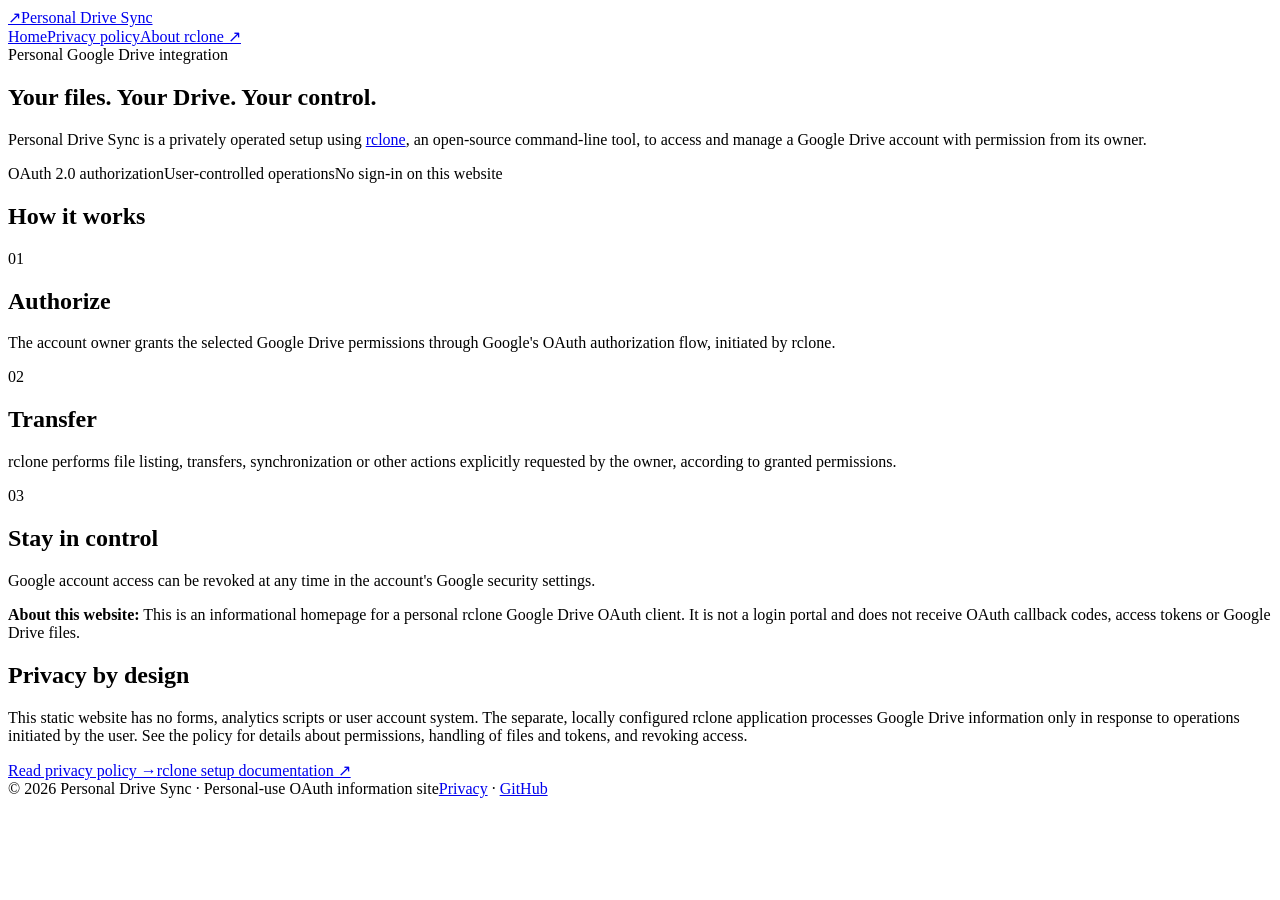
==== index.html @ 7099c340 "Add public homepage for personal rclone Google OAuth integration" ====
<!doctype html>
<html lang="en">
<head>
  <meta charset="utf-8">
  <meta name="viewport" content="width=device-width, initial-scale=1">
  <meta name="description" content="Personal Drive Sync is a personal Google Drive integration using the open-source rclone command-line tool.">
  <meta name="referrer" content="strict-origin-when-cross-origin">
  <title>Personal Drive Sync — Google Drive integration</title>
  <link rel="stylesheet" href="assets/styles.css">
</head>
<body>
  <header class="top"><div class="wrap nav">
    <a class="brand" href="./"><span class="mark" aria-hidden="true">↗</span><span>Personal Drive Sync</span></a>
    <nav class="navlinks" aria-label="Primary navigation"><a href="./" aria-current="page">Home</a><a href="privacy.html">Privacy policy</a><a href="https://rclone.org/drive/">About rclone ↗</a></nav>
  </div></header>
  <main class="wrap">
    <section class="hero" aria-labelledby="hero-title">
      <div class="eyebrow">Personal Google Drive integration</div>
      <h1 id="hero-title">Your files. Your Drive. Your control.</h1>
      <p class="lead">Personal Drive Sync is a privately operated setup using <a href="https://rclone.org/">rclone</a>, an open-source command-line tool, to access and manage a Google Drive account with permission from its owner.</p>
      <div class="tags"><span class="tag">OAuth 2.0 authorization</span><span class="tag">User-controlled operations</span><span class="tag">No sign-in on this website</span></div>
    </section>
    <section class="section" aria-labelledby="how-title">
      <h2 id="how-title">How it works</h2>
      <div class="grid">
        <div class="panel"><div class="num" aria-hidden="true">01</div><h2>Authorize</h2><p>The account owner grants the selected Google Drive permissions through Google's OAuth authorization flow, initiated by rclone.</p></div>
        <div class="panel"><div class="num" aria-hidden="true">02</div><h2>Transfer</h2><p>rclone performs file listing, transfers, synchronization or other actions explicitly requested by the owner, according to granted permissions.</p></div>
        <div class="panel"><div class="num" aria-hidden="true">03</div><h2>Stay in control</h2><p>Google account access can be revoked at any time in the account's Google security settings.</p></div>
      </div>
      <div class="note"><p><strong>About this website:</strong> This is an informational homepage for a personal rclone Google Drive OAuth client. It is not a login portal and does not receive OAuth callback codes, access tokens or Google Drive files.</p></div>
    </section>
    <section class="section" aria-labelledby="privacy-title">
      <h2 id="privacy-title">Privacy by design</h2>
      <p>This static website has no forms, analytics scripts or user account system. The separate, locally configured rclone application processes Google Drive information only in response to operations initiated by the user. See the policy for details about permissions, handling of files and tokens, and revoking access.</p>
      <div class="links"><a class="btn primary" href="privacy.html">Read privacy policy →</a><a class="btn" href="https://rclone.org/drive/#making-your-own-client-id">rclone setup documentation ↗</a></div>
    </section>
  </main>
  <footer><div class="wrap foot"><span>© 2026 Personal Drive Sync · Personal-use OAuth information site</span><span><a href="privacy.html">Privacy</a> · <a href="https://github.com/ronarendo-lgtm">GitHub</a></span></div></footer>
</body>
</html>
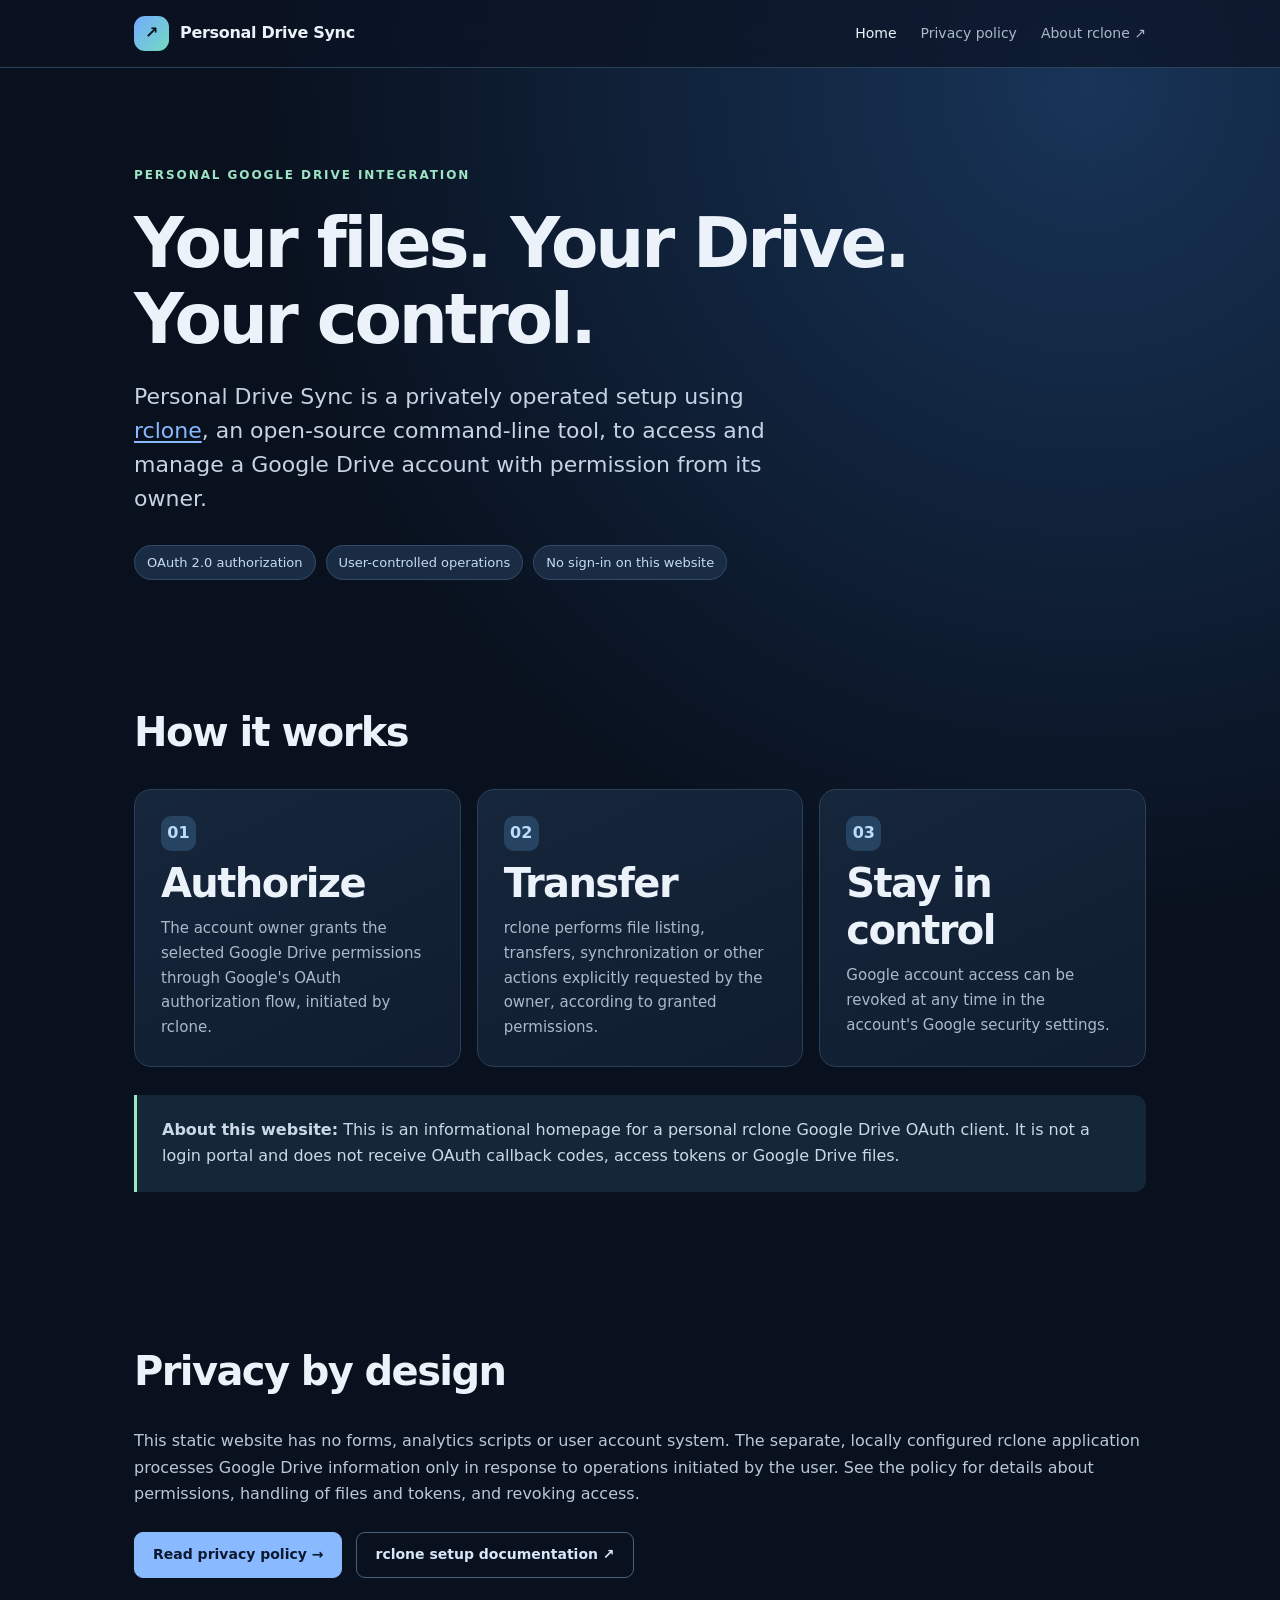
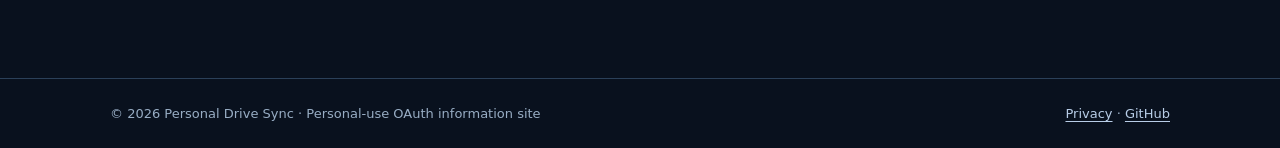
==== commit 46916785: "Add Google Search Console ownership verification meta tag" ====
--- a/index.html
+++ b/index.html
@@ -1,6 +1,7 @@
 <!doctype html>
 <html lang="en">
 <head>
+  <meta name="google-site-verification" content="NuovRUly6agyM0tW3C1wrJmlDEJxD27C3HlujJKyYqQ" />
   <meta charset="utf-8">
   <meta name="viewport" content="width=device-width, initial-scale=1">
   <meta name="description" content="Personal Drive Sync is a personal Google Drive integration using the open-source rclone command-line tool.">
--- a/assets/styles.css
+++ b/assets/styles.css
@@ -0,0 +1,2 @@
+:root{color-scheme:dark;--bg:#09111e;--panel:#101d30;--panel2:#16263b;--text:#ebf2fa;--muted:#aab9cb;--line:#2b4059;--accent:#89b9ff;--accent2:#9ce4c3}
+*{box-sizing:border-box}html{scroll-behavior:smooth}body{margin:0;background:radial-gradient(circle at 85% 5%,#183458 0%,transparent 42%),var(--bg);color:var(--text);font:16px/1.65 system-ui,-apple-system,BlinkMacSystemFont,"Segoe UI",sans-serif}a{color:var(--accent);text-underline-offset:3px}a:hover{color:#c3dcff}a:focus-visible{outline:3px solid var(--accent2);outline-offset:4px;border-radius:3px}.wrap{max-width:1060px;padding:0 24px;margin:auto}.top{border-bottom:1px solid var(--line);background:#0b1424bb;backdrop-filter:blur(12px)}.nav{display:flex;justify-content:space-between;gap:24px;align-items:center;padding-top:16px;padding-bottom:16px}.brand{display:inline-flex;gap:11px;align-items:center;text-decoration:none;color:var(--text);font-weight:750;letter-spacing:-.3px}.mark{display:grid;place-items:center;width:35px;height:35px;border-radius:11px;background:linear-gradient(130deg,#74abff,#72dbc0);color:#08111d;font-weight:900}.navlinks{display:flex;gap:24px;align-items:center;flex-wrap:wrap}.navlinks a{color:var(--muted);text-decoration:none;font-size:14px}.navlinks a[aria-current=page],.navlinks a:hover{color:var(--text)}.hero{padding:98px 0 55px;max-width:790px}.eyebrow{font-size:12px;letter-spacing:.16em;text-transform:uppercase;color:var(--accent2);font-weight:800}.hero h1{font-size:clamp(42px,6vw,69px);line-height:1.1;letter-spacing:-.045em;margin:20px 0}.lead{font-size:clamp(18px,2.3vw,22px);line-height:1.55;color:#c5d3e3;max-width:690px}.tags{display:flex;flex-wrap:wrap;gap:10px;margin-top:29px}.tag{background:#1a2c43;border:1px solid #334b68;border-radius:999px;padding:6px 12px;color:#c6dbf2;font-size:13px}.grid{display:grid;grid-template-columns:repeat(3,minmax(0,1fr));gap:16px}.panel{background:linear-gradient(155deg,var(--panel2),var(--panel));border:1px solid var(--line);padding:26px;border-radius:17px;min-height:205px}.panel h2{font-size:19px;letter-spacing:-.02em;margin:9px 0}.panel p{font-size:15px;color:var(--muted);margin:0}.num{display:grid;place-items:center;width:35px;height:35px;border-radius:10px;background:#264361;color:#bbdcff;font-weight:750}.section{padding:40px 0 55px}.section h2,.article h1{font-size:clamp(28px,4vw,40px);letter-spacing:-.04em;line-height:1.18}.section>p,.article p,.article li{color:#b8c8da}.note{margin:28px 0;padding:22px 25px;border-left:3px solid var(--accent2);border-radius:0 12px 12px 0;background:#142738}.note p{margin:0;color:#cbd9e6}.links{margin-top:25px;display:flex;gap:14px;flex-wrap:wrap}.btn{display:inline-flex;padding:10px 18px;border:1px solid #466180;border-radius:9px;text-decoration:none;color:#d7e7f9;font-weight:650;font-size:14px}.btn.primary{background:var(--accent);color:#0b1930;border-color:var(--accent)}.btn:hover{filter:brightness(1.1)}.article{max-width:800px;padding:60px 0 85px}.article h1{margin-top:12px}.article h2{margin-top:39px;font-size:23px}.article h3{font-size:17px;margin-top:25px}.article p,.article li{font-size:16px}.article ul{padding-left:24px}.article .intro{font-size:19px}.article .muted{font-size:14px;color:var(--muted)}footer{border-top:1px solid var(--line);margin-top:45px}.foot{display:flex;gap:24px;flex-wrap:wrap;justify-content:space-between;padding:24px 0;color:#98adc4;font-size:13px}.foot a{color:#b8cde7}@media(max-width:740px){.grid{grid-template-columns:1fr}.hero{padding-top:62px}.nav{align-items:flex-start}.navlinks{gap:12px}.panel{min-height:0}}
